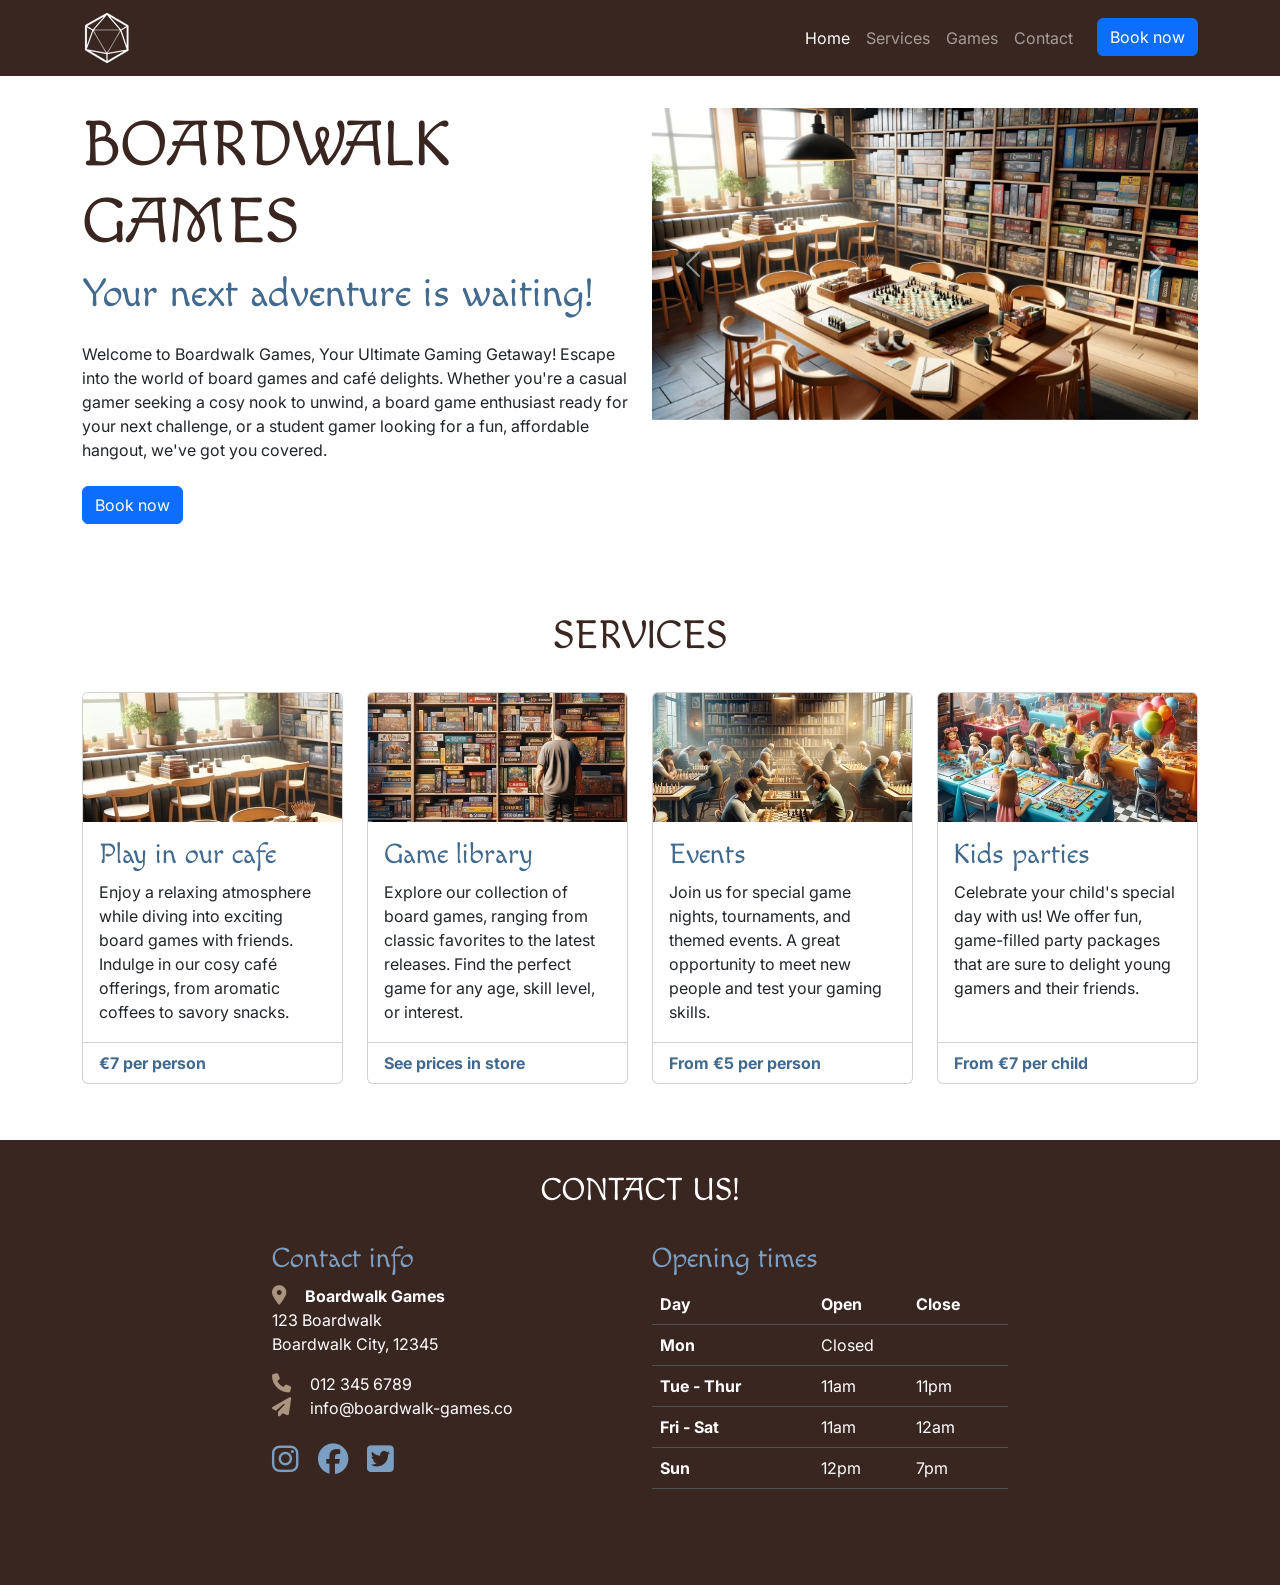
==== index.html @ e70a5412 "add booking success page" ====
<!DOCTYPE html>
<html lang="en">

<head>
    <meta charset="UTF-8">
    <meta name="viewport" content="width=device-width, initial-scale=1.0">
    <meta name="description" content="Boardwalk Games, you ultimate gaming retreat! Perfect for casual gamers,
     enthusiasts, student gatherings. Visit us for your next adventure in board gaming.">
    <title>Boardwalk Games | Home</title>

    <!-- favicon -->
    <link rel="apple-touch-icon" sizes="180x180" href="assets/images/apple-touch-icon.png">
    <link rel="icon" type="image/png" sizes="32x32" href="assets/images/favicon-32x32.png">
    <link rel="icon" type="image/png" sizes="16x16" href="assets/images/favicon-16x16.png">

    <!-- bootstrap css -->
    <link href="https://cdn.jsdelivr.net/npm/bootstrap@5.3.8/dist/css/bootstrap.min.css" rel="stylesheet"
        integrity="sha384-sRIl4kxILFvY47J16cr9ZwB07vP4J8+LH7qKQnuqkuIAvNWLzeN8tE5YBujZqJLB" crossorigin="anonymous">

    <!-- custom css -->

    <link rel="stylesheet" href="assets/css/style.css">
</head>

<!-- classes on body set to work with mt-auto on footer to ensure it always stays at
    the bottom of the page -->

<body class="d-flex flex-column min-vh-100">
    <!-- navigation -->
    <nav id="navbar" class="navbar navbar-expand-lg" data-bs-theme="dark">
        <div class="container">
            <a class="navbar-brand" href="index.html">
                <img src="assets/images/logo-sm-white.png" alt="Boardwalk Games logo" class="logo">
            </a>
            <button class="navbar-toggler" type="button" data-bs-toggle="collapse" data-bs-target="#navbarNav"
                aria-controls="navbarNav" aria-expanded="false" aria-label="Toggle navigation">
                <span class="navbar-toggler-icon"></span>
            </button>
            <div class="collapse navbar-collapse" id="navbarNav">
                <ul class="navbar-nav ms-auto">
                    <li class="nav-item">
                        <a class="nav-link active" aria-current="page" href="index.html">Home</a>
                    </li>
                    <li class="nav-item">
                        <a class="nav-link" href="#">Services</a>
                    </li>
                    <li class="nav-item">
                        <a class="nav-link" href="game-library.html">Games</a>
                    </li>
                    <li class="nav-item">
                        <a class="nav-link" href="#contact">Contact</a>
                    </li>
                    <li class="nav-item">
                        <a href="booking.html" class="btn btn-primary ms-lg-3">Book now</a>
                    </li>
                </ul>
            </div>
        </div>
    </nav>

    <!-- header with carousel -->
    <header id="header" class="container section">
        <div class="row">
            <div class="col-12 col-xl-6 text-center text-xl-start">
                <h1 class="display-3">Boardwalk Games</h1>
                <p class="lead display-6 sub-heading-color">Your next adventure is waiting!</p>
                <p class="my-4">Welcome to Boardwalk Games, Your Ultimate Gaming Getaway! Escape into the world of board
                    games and
                    café delights. Whether you're a casual gamer seeking a cosy nook to unwind, a board game enthusiast
                    ready for your next challenge, or a student gamer looking for a fun, affordable hangout, we've got
                    you covered.</p>
                    <a href="booking.html" class="btn btn-primary mb-4">Book now</a>
            </div>
            <div class="col-12 col-xl-6">
                <div id="carouselExampleAutoplaying" class="carousel slide" data-bs-ride="carousel">
                    <div class="carousel-inner">
                        <div class="carousel-item active">
                            <img src="assets/images/boardwalk-games-carousel-image-1.webp" class="d-block w-100"
                                alt="The inside of Boardwalk Games with bookshelves filled with boardgames, and wooden tables to play at">
                        </div>
                        <div class="carousel-item">
                            <img src="assets/images/boardwalk-games-carousel-image-2.webp" class="d-block w-100"
                                alt="The inside of Boardwalk Games with bookshelves filled with boardgames, and wooden tables to play at">
                        </div>
                        <div class="carousel-item">
                            <img src="assets/images/boardwalk-games-carousel-image-3.webp" class="d-block w-100"
                                alt="The inside of Boardwalk Games with bookshelves filled with boardgames, and wooden tables to play at">
                        </div>
                        <div class="carousel-item">
                            <img src="assets/images/boardwalk-games-carousel-image-4.webp" class="d-block w-100"
                                alt="The back-room at Boardwalk Games set up for a Dungeons and Dragons evening">
                        </div>
                        <div class="carousel-item">
                            <img src="assets/images/boardwalk-games-carousel-image-5.webp" class="d-block w-100"
                                alt="A cup of steaming coffee on a wooden table, some playing cards, and a notebook">
                        </div>
                        <div class="carousel-item">
                            <img src="assets/images/boardwalk-games-carousel-image-6.webp" class="d-block w-100"
                                alt="Students playing a card game at Boardwalk Games">
                        </div>
                    </div>
                    <button class="carousel-control-prev" type="button" data-bs-target="#carouselExampleAutoplaying"
                        data-bs-slide="prev">
                        <span class="carousel-control-prev-icon" aria-hidden="true"></span>
                        <span class="visually-hidden">Previous</span>
                    </button>
                    <button class="carousel-control-next" type="button" data-bs-target="#carouselExampleAutoplaying"
                        data-bs-slide="next">
                        <span class="carousel-control-next-icon" aria-hidden="true"></span>
                        <span class="visually-hidden">Next</span>
                    </button>
                </div>
            </div>
        </div>
    </header>

    <!-- main element to hold all key sections of the home page.
        it's not part of the grid structure. -->
    <main>
        <!-- Services section -->
        <section id="services" class="container section">
            <div class="row">
                <div class="col-12 text-center">
                    <h2 class="display-6">Services</h2>
                </div>
                <div class="col-12 col-md-6 col-xl-3">
                    <div class="card">
                        <img src="assets/images/services-1.webp" class="card-img-top"
                            alt="Boardwalk games cafe table by a window, stacks of boardgames can be seen on the table">
                        <div class="card-body">
                            <h3 class="card-title sub-heading-color">Play in our cafe</h3>
                            <p class="card-text">
                                Enjoy a relaxing atmosphere while diving into exciting board
                                games with friends. Indulge in our cosy café offerings, from
                                aromatic coffees to savory snacks.
                            </p>
                        </div>
                        <div class="card-footer">
                            <p class="mb-0">€7 per person</p>
                        </div>
                    </div>
                </div>
                <div class="col-12 col-md-6 col-xl-3">
                    <div class="card">
                        <img src="assets/images/services-2.webp" class="card-img-top"
                            alt="Board games stacked in bookshelves, a man can be seen browsing the shelves" />
                        <div class="card-body">
                            <!-- bootstrap cards come as h5 by default, changed to h3 to fit project heading hierarchy -->
                            <h3 class="card-title sub-heading-color">Game library</h3>
                            <p class="card-text">
                                Explore our collection of board games, ranging from classic
                                favorites to the latest releases. Find the perfect game for
                                any age, skill level, or interest.
                            </p>
                        </div>
                        <div class="card-footer">
                            <p class="mb-0">See prices in store</p>
                        </div>
                    </div>
                </div>
                <div class="col-12 col-md-6 col-xl-3">
                    <div class="card">
                        <img src="assets/images/services-3.webp" class="card-img-top">
                        <div class="card-body">
                            <h3 class="card-title sub-heading-color">Events</h3>
                            <p class="card-text">
                                Join us for special game nights, tournaments, and themed
                                events. A great opportunity to meet new people and test your
                                gaming skills.
                            </p>
                        </div>
                        <div class="card-footer">
                            <p class="mb-0">From €5 per person</p>
                        </div>
                    </div>
                </div>
                <div class="col-12 col-md-6 col-xl-3">
                    <div class="card">
                        <img src="assets/images/services-4.webp" class="card-img-top"
                            alt="A kids party being held at Boardwalk Games">
                        <div class="card-body">
                            <h3 class="card-title sub-heading-color">Kids parties</h3>
                            <p class="card-text">
                                Celebrate your child's special day with us! We offer fun,
                                game-filled party packages that are sure to delight young
                                gamers and their friends.
                            </p>
                        </div>
                        <div class="card-footer">
                            <p class="mb-0">From €7 per child</p>
                        </div>
                    </div>
                </div>
            </div>
        </section>
    </main>

    <!-- Footer / contact section -->
    <!-- mt-auto added to push footer to the bottom of the page -->
    <footer id="contact" class="mt-auto">
        <div class="container section">
            <div class="row justify-content-center">
                <div class="col-12 text-center">
                    <h2>Contact us!</h2>
                </div>
                <!-- Contact info -->
                <div class="col-12 col-md-6 col-xl-4">
                    <h3 class="sub-heading-color">Contact info</h3>
                    <address>
                        <strong><i class="fa-solid fa-location-dot"></i> Boardwalk Games</strong><br>
                        123 Boardwalk<br>
                        Boardwalk City, 12345
                    </address>
                    <p><i class="fa-solid fa-phone"></i> 012 345 6789<br>
                        <i class="fa-solid fa-paper-plane"></i> info@boardwalk-games.co
                    </p>
                    <div class="social-links my-4">
                        <a href="https://www.instagram.com/" target="_blank" rel="noopener"
                                aria-label="Visit our Instagram page (opens in a new tab)"><i
                                    class="fa-brands fa-instagram"></i></a>
                        <a href="https://www.facebook.com/" target="_blank" rel="noopener"
                                aria-label="Visit our Facebook page (opens in a new tab)"><i
                                    class="fa-brands fa-facebook"></i></a>
                        <a href="https://x.com/" target="_blank" rel="noopener"
                                aria-label="Visit our Twitter page (opens in a new tab)"><i
                                    class="fa-brands fa-square-twitter"></i></a>
                    </div>
                </div>
                <!-- Opening times -->
                <div class="col-12 col-md-6 col-xl-4">
                    <h3 class="sub-heading-color">Opening times</h3>
                    <table class="table table-dark">
                        <thead>
                            <tr>
                                <th scope="col">Day</th>
                                <th scope="col">Open</th>
                                <th scope="col">Close</th>
                            </tr>
                        </thead>
                        <tbody>
                            <tr>
                                <th scope="row">Mon</th>
                                <td colspan="2">Closed</td>
                            </tr>
                            <tr>
                                <th scope="row">Tue - Thur</th>
                                <td>11am</td>
                                <td>11pm</td>
                            </tr>
                            <tr>
                                <th scope="row">Fri - Sat</th>
                                <td>11am</td>
                                <td>12am</td>
                            </tr>
                            <tr>
                                <th scope="row">Sun</th>
                                <td>12pm</td>
                                <td>7pm</td>
                            </tr>
                        </tbody>
                    </table>
                </div>
            </div>
        </div>
    </footer>


    <!-- fontawesome -->
    <link rel="stylesheet" href="https://cdnjs.cloudflare.com/ajax/libs/font-awesome/6.7.2/css/all.min.css">

    <!-- bootstrap js -->
    <script src="https://cdn.jsdelivr.net/npm/bootstrap@5.3.8/dist/js/bootstrap.bundle.min.js"
        integrity="sha384-FKyoEForCGlyvwx9Hj09JcYn3nv7wiPVlz7YYwJrWVcXK/BmnVDxM+D2scQbITxI"
        crossorigin="anonymous"></script>

</body>

</html>
---- assets/css/style.css ----
/* google fonts import */
@import url('https://fonts.googleapis.com/css2?family=Inter:ital,opsz,wght@0,14..32,100..900;1,14..32,100..900&family=Macondo&display=swap');

/* css variable */
:root {
    --primary-font: "Inter", sans-serif;
    --secondary-font: "Macondo", cursive;
    --primary-color: #3a2620;
    --secondary-color: #aa9581;
    --highlight-color: #416a8e;
    --light-highlight-color: #7a9fc2;
}

/* global styles */

body {
    font-family: var(--primary-font);
}

h1, 
h2,
h3 {
    font-family: var(--secondary-font);
    color: var(--primary-color);
    
}

h1,
h2 {
    text-transform: uppercase;
}

h2 {
    margin-bottom: 2rem;
}

.sub-heading-color {
    color: var(--highlight-color);
}

.section {
    margin-top: 2rem;
    margin-bottom: 2rem;
}

/* navbar */
#navbar {
    background-color: var(--primary-color);
}

navbar .logo {
    width: 30px;
}

/* header */

#header .lead {
    font-family: var(--secondary-font);
}

/* services */
#services .card-footer {
    font-weight: bold;
    color: var(--highlight-color);
    background-color: transparent;
}

#services .card {
    margin-bottom: 1.5rem;
}

/* game library card */
#new-games .card,
#fav-games .card {
    border: none;
}

/* footer / contact */
#contact {
    background-color: var(--primary-color);
    color: white;
    padding-bottom: 3rem;
}

#contact h2 {
    color: white;
}

#contact .sub-heading-color {
    color: var(--light-highlight-color);
}

#contact i {
    color: var(--secondary-color);
    font-size: 1.2rem;
    margin-right: 15px;
}

#contact .social-links i {
    color: var(--light-highlight-color);
    font-size: 1.9rem;
    transition: color 0.3s ease-in-out;
}

#contact .social-links i:hover {
    color: var(--secondary-color);
}

#contact .table-dark * {
    background-color: transparent;
}

/* media queries */
/* make all service cards the same height for consistency  */
/* medium devices (tablets, 768px and up) */
@media screen and (min-width: 768px) {
    #services .card-body {
        min-height: 191px;
    }
}

/* large devices (small laptops, 992px and up) */
@media screen and (min-width: 992px) {
    #services .card-body {
        min-height: auto;
    }
}

/* xl devices (large desktops, 1200px and up) */
@media screen and (min-width: 1200px) {
    #services .card-body {
        min-height: 220px;
    }
}

/* xxl devices (larger desktops, 1400px and up) */
@media screen and (min-width: 1400px) {
    #services .card-body {
        min-height: 195px;
    }
}

/* grid visualisation CSS for testing */

/* .container,
.row {
    border: 2px solid black;
}

.col-12 {
    border: 2px solid white;
    background-color: lightgray;
} */
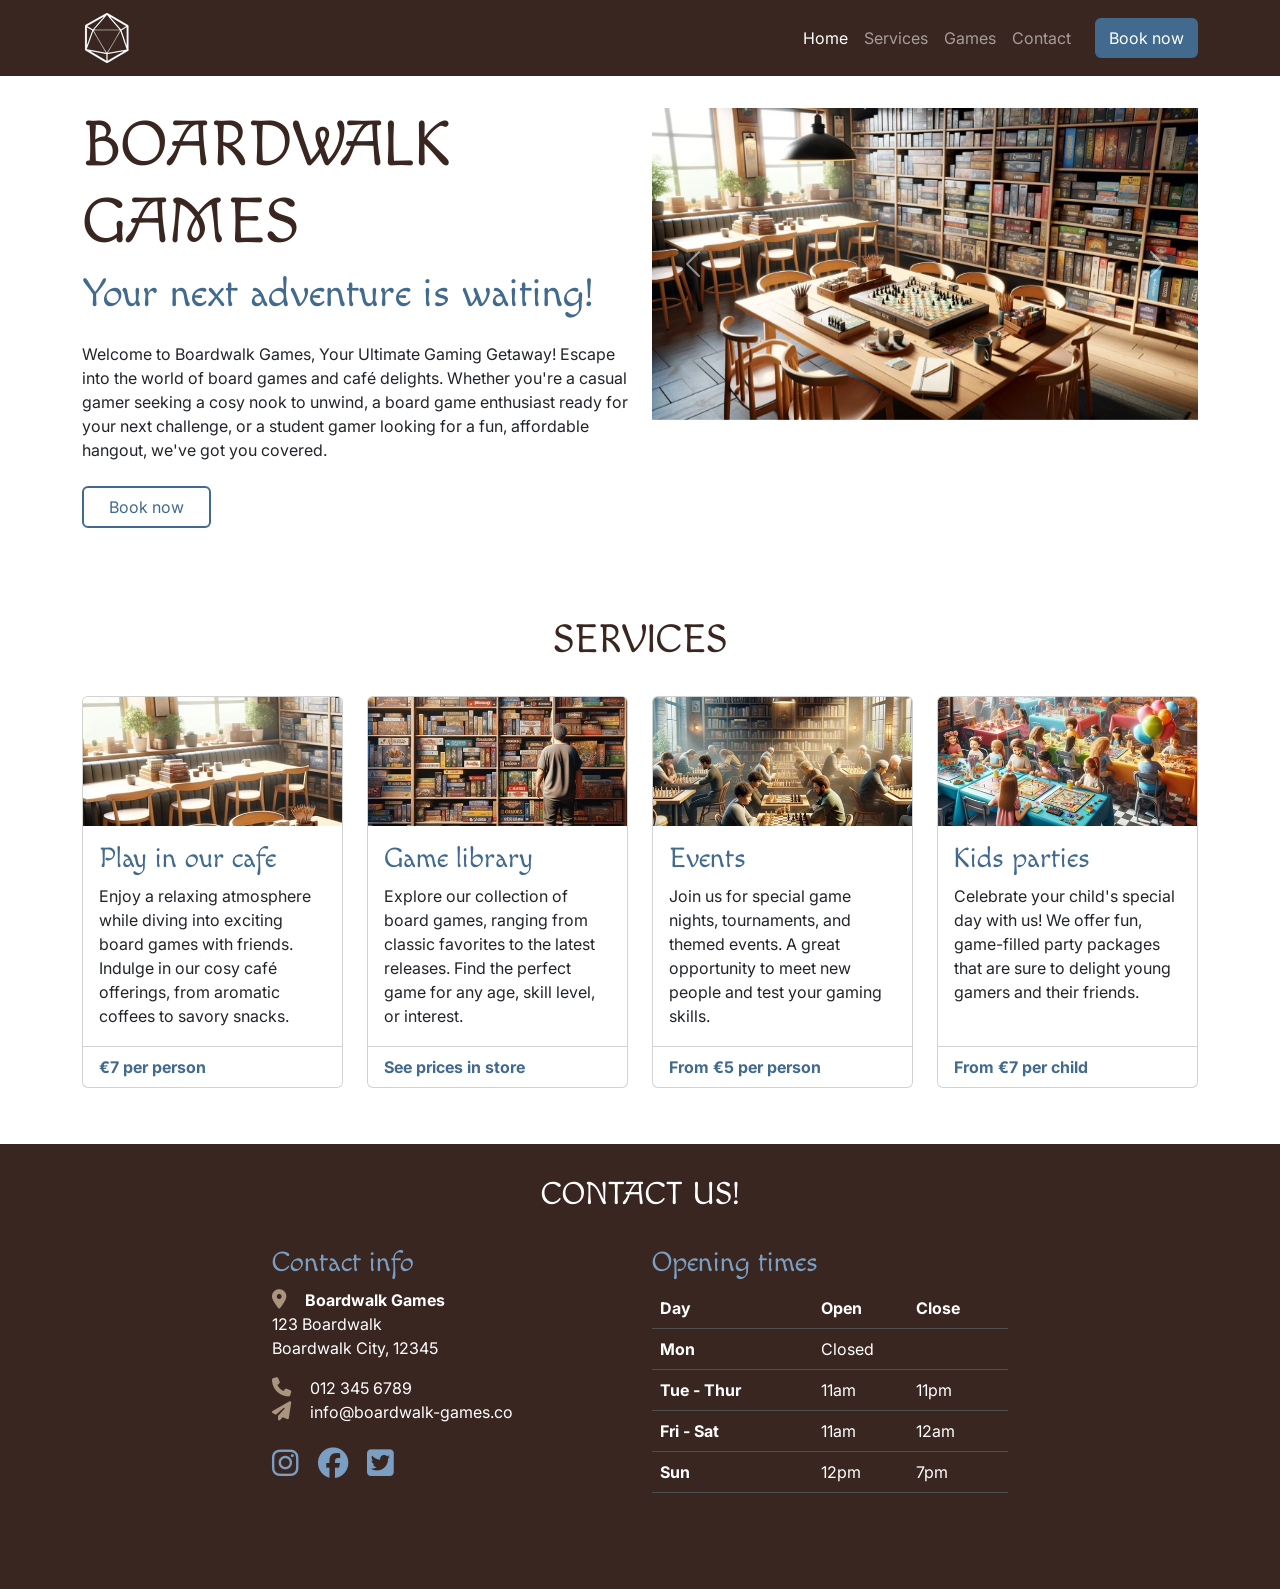
==== commit 850f656c: "style buttons to match colour scheme" ====
--- a/index.html
+++ b/index.html
@@ -51,7 +51,7 @@
                         <a class="nav-link" href="#contact">Contact</a>
                     </li>
                     <li class="nav-item">
-                        <a href="booking.html" class="btn btn-primary ms-lg-3">Book now</a>
+                        <a href="booking.html" class="btn custom-button-filled ms-lg-3">Book now</a>
                     </li>
                 </ul>
             </div>
@@ -69,7 +69,7 @@
                     café delights. Whether you're a casual gamer seeking a cosy nook to unwind, a board game enthusiast
                     ready for your next challenge, or a student gamer looking for a fun, affordable hangout, we've got
                     you covered.</p>
-                    <a href="booking.html" class="btn btn-primary mb-4">Book now</a>
+                    <a href="booking.html" class="btn custom-button-outline mb-4">Book now</a>
             </div>
             <div class="col-12 col-xl-6">
                 <div id="carouselExampleAutoplaying" class="carousel slide" data-bs-ride="carousel">
--- a/assets/css/style.css
+++ b/assets/css/style.css
@@ -41,6 +41,32 @@
 .section {
     margin-top: 2rem;
     margin-bottom: 2rem;
+}
+
+/* buttons */
+.custom-button-filled {
+    border: 2px solid var(--highlight-color);
+    background-color: var(--highlight-color);
+    color: white;
+}
+
+.custom-button-filled:hover {
+    border: 2px solid var(--secondary-color);
+    background-color: var(--secondary-color);
+    color: white;
+}
+
+.custom-button-outline {
+    border: 2px solid var(--highlight-color);
+    padding: 7px 25px;
+    color: var(--highlight-color);
+}
+
+.custom-button-outline:hover {
+    border: 2px solid var(--highlight-color);
+    background-color: var(--highlight-color);
+    padding: 7px 25px;
+    color: white;
 }
 
 /* navbar */
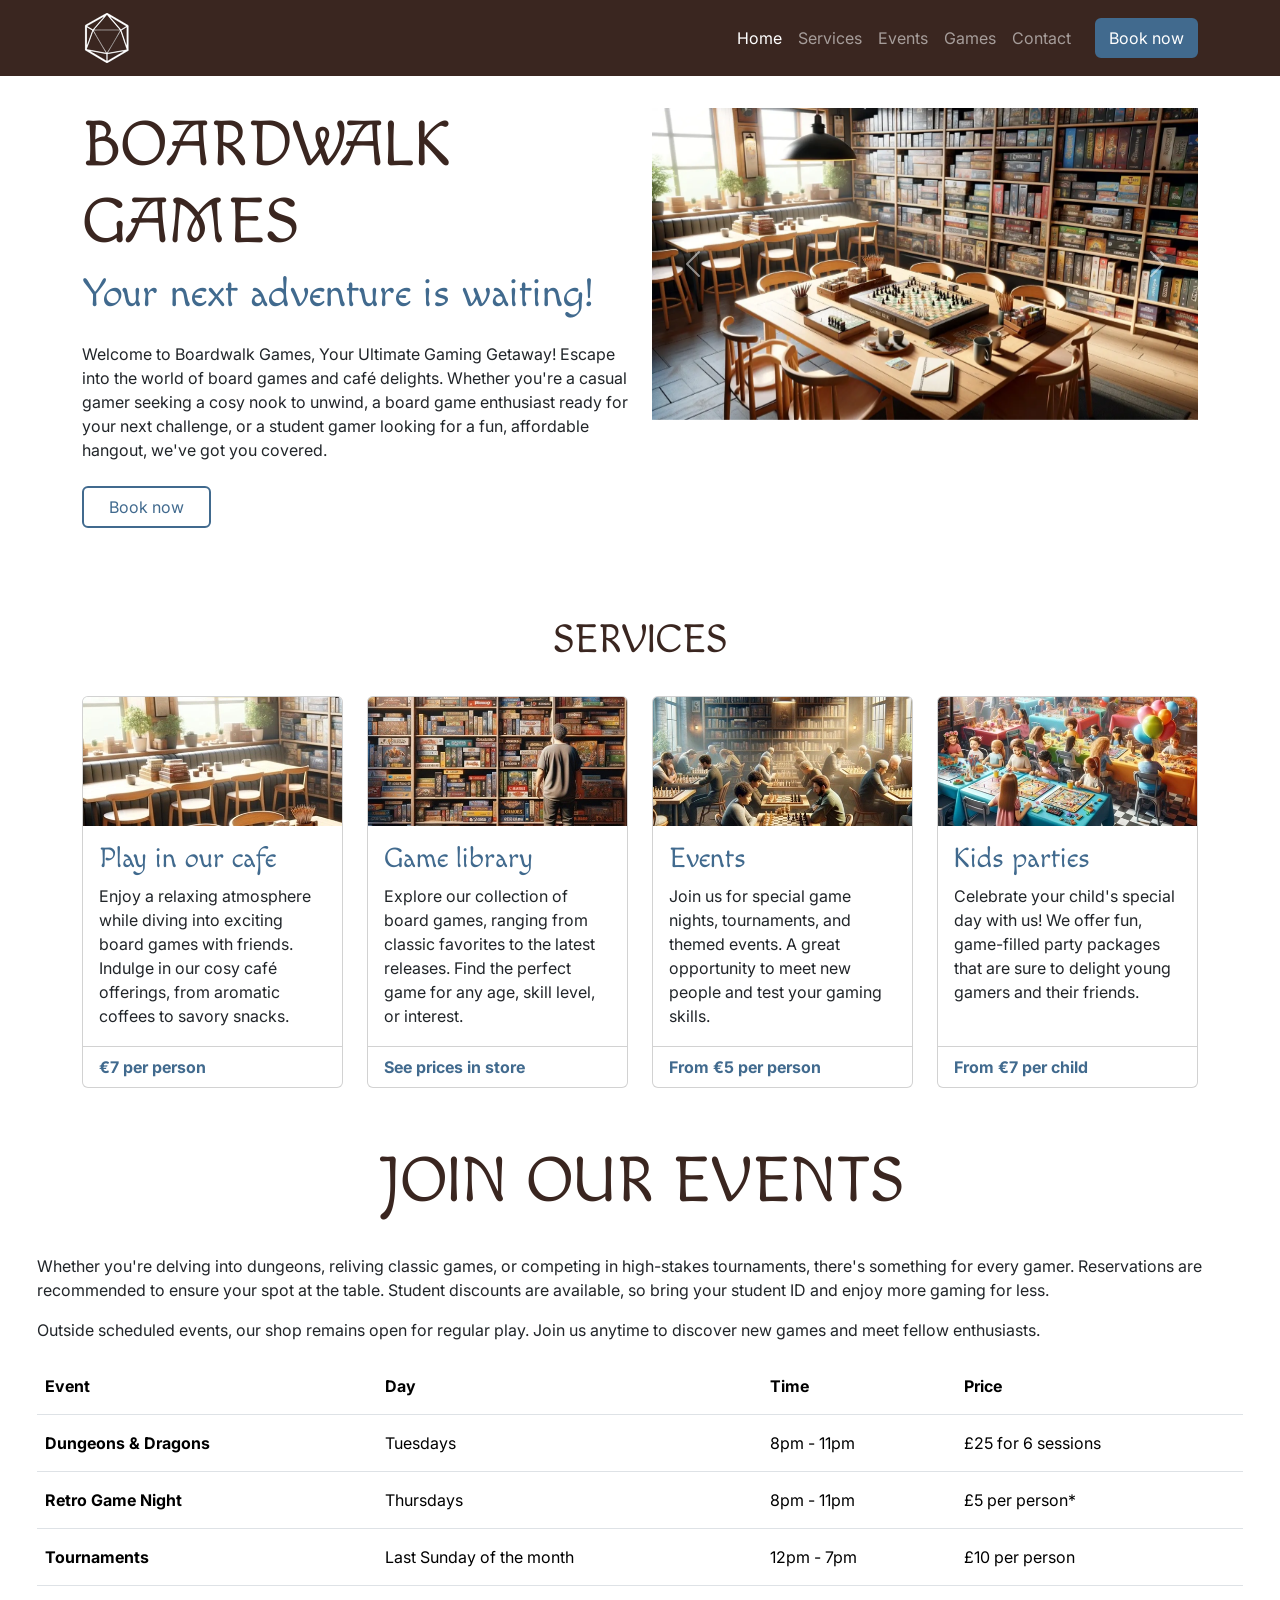
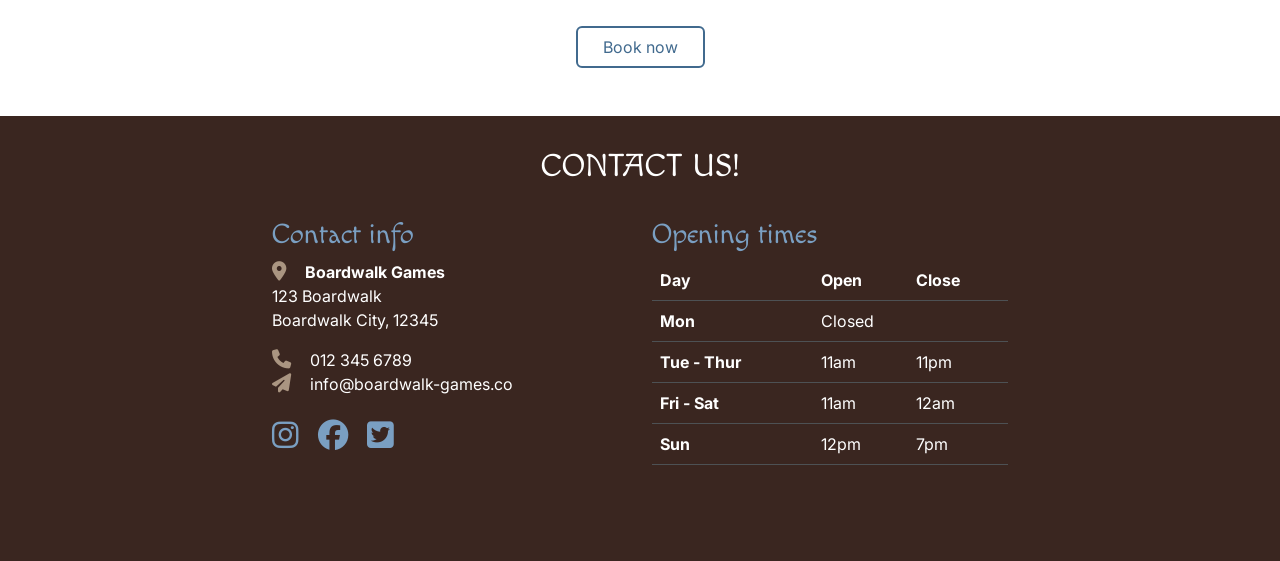
==== commit f3d002fa: "add events section and make it responsive for mobile and medium devices(768px)" ====
--- a/index.html
+++ b/index.html
@@ -45,6 +45,9 @@
                         <a class="nav-link" href="#">Services</a>
                     </li>
                     <li class="nav-item">
+                        <a class="nav-link" href="#events">Events</a>
+                    </li>
+                    <li class="nav-item">
                         <a class="nav-link" href="game-library.html">Games</a>
                     </li>
                     <li class="nav-item">
@@ -69,7 +72,7 @@
                     café delights. Whether you're a casual gamer seeking a cosy nook to unwind, a board game enthusiast
                     ready for your next challenge, or a student gamer looking for a fun, affordable hangout, we've got
                     you covered.</p>
-                    <a href="booking.html" class="btn custom-button-outline mb-4">Book now</a>
+                <a href="booking.html" class="btn custom-button-outline mb-4">Book now</a>
             </div>
             <div class="col-12 col-xl-6">
                 <div id="carouselExampleAutoplaying" class="carousel slide" data-bs-ride="carousel">
@@ -193,6 +196,59 @@
                 </div>
             </div>
         </section>
+
+        <!-- events section -->
+        <section>
+            <div id="events">
+                <div>
+                    <h1 class="display-3">Join our events</h1>
+                    <p class="events-text">Whether you're delving into dungeons, reliving classic games,
+                        or competing in high-stakes tournaments, there's something for every gamer.
+                        Reservations are recommended to ensure your spot at the table. Student
+                        discounts are available, so bring your student ID and enjoy more gaming for less.</p>
+                    <p class="events-text">Outside scheduled events, our shop remains open for regular play. Join us anytime
+                        to discover new games and meet fellow enthusiasts.</p>
+                    <div class="table-wrapper">
+                        <table id="events-table" class="table">
+                            <thead>
+                                <tr>
+                                    <th scope="col">Event</th>
+                                    <th scope="col">Day</th>
+                                    <th scope="col">Time</th>
+                                    <th scope="col">Price</th>
+                                </tr>
+                            </thead>
+                            <tbody>
+                                <tr>
+                                    <th scope="row">Dungeons & Dragons</th>
+                                    <td>Tuesdays</td>
+                                    <td>8pm - 11pm</td>
+                                    <td>£25 for 6 sessions</td>
+                                </tr>
+                                <tr>
+                                    <th scope="row">Retro Game Night</th>
+                                    <td>Thursdays</td>
+                                    <td>8pm - 11pm</td>
+                                    <td>£5 per person*</td>
+                                </tr>
+                                <tr>
+                                    <th scope="row">Tournaments</th>
+                                    <td>Last Sunday of the month</td>
+                                    <td>12pm - 7pm</td>
+                                    <td>£10 per person</td>
+                                </tr>
+                            </tbody>
+                        </table>
+                    </div>
+                    <br>
+
+                    <div id="events-btn">
+                        <a href="booking.html" class="btn custom-button-outline mb-5">Book now</a>
+                    </div>
+                </div>
+            </div>
+        </section>
+
     </main>
 
     <!-- Footer / contact section -->
@@ -216,14 +272,14 @@
                     </p>
                     <div class="social-links my-4">
                         <a href="https://www.instagram.com/" target="_blank" rel="noopener"
-                                aria-label="Visit our Instagram page (opens in a new tab)"><i
-                                    class="fa-brands fa-instagram"></i></a>
+                            aria-label="Visit our Instagram page (opens in a new tab)"><i
+                                class="fa-brands fa-instagram"></i></a>
                         <a href="https://www.facebook.com/" target="_blank" rel="noopener"
-                                aria-label="Visit our Facebook page (opens in a new tab)"><i
-                                    class="fa-brands fa-facebook"></i></a>
+                            aria-label="Visit our Facebook page (opens in a new tab)"><i
+                                class="fa-brands fa-facebook"></i></a>
                         <a href="https://x.com/" target="_blank" rel="noopener"
-                                aria-label="Visit our Twitter page (opens in a new tab)"><i
-                                    class="fa-brands fa-square-twitter"></i></a>
+                            aria-label="Visit our Twitter page (opens in a new tab)"><i
+                                class="fa-brands fa-square-twitter"></i></a>
                     </div>
                 </div>
                 <!-- Opening times -->
--- a/assets/css/style.css
+++ b/assets/css/style.css
@@ -91,8 +91,28 @@
     background-color: transparent;
 }
 
+/* events */
+#events {
+    margin-left: 0.75rem;
+    margin-right: 0.75rem;
+}
+
+#events .display-3 {
+    padding-bottom: 25px;
+    text-align: center;
+}
+
 #services .card {
     margin-bottom: 1.5rem;
+}
+
+#events-table th,
+#events-table td {
+    padding: 1rem 0.5rem;
+}
+
+#events-btn {
+    text-align: center;
 }
 
 /* game library card */
@@ -143,6 +163,15 @@
     #services .card-body {
         min-height: 191px;
     }
+
+    .events-text {
+        padding-left: 25px;
+        padding-right: 25px;
+    }
+
+    .table-wrapper {
+        padding: 0 25px;
+    }
 }
 
 /* large devices (small laptops, 992px and up) */
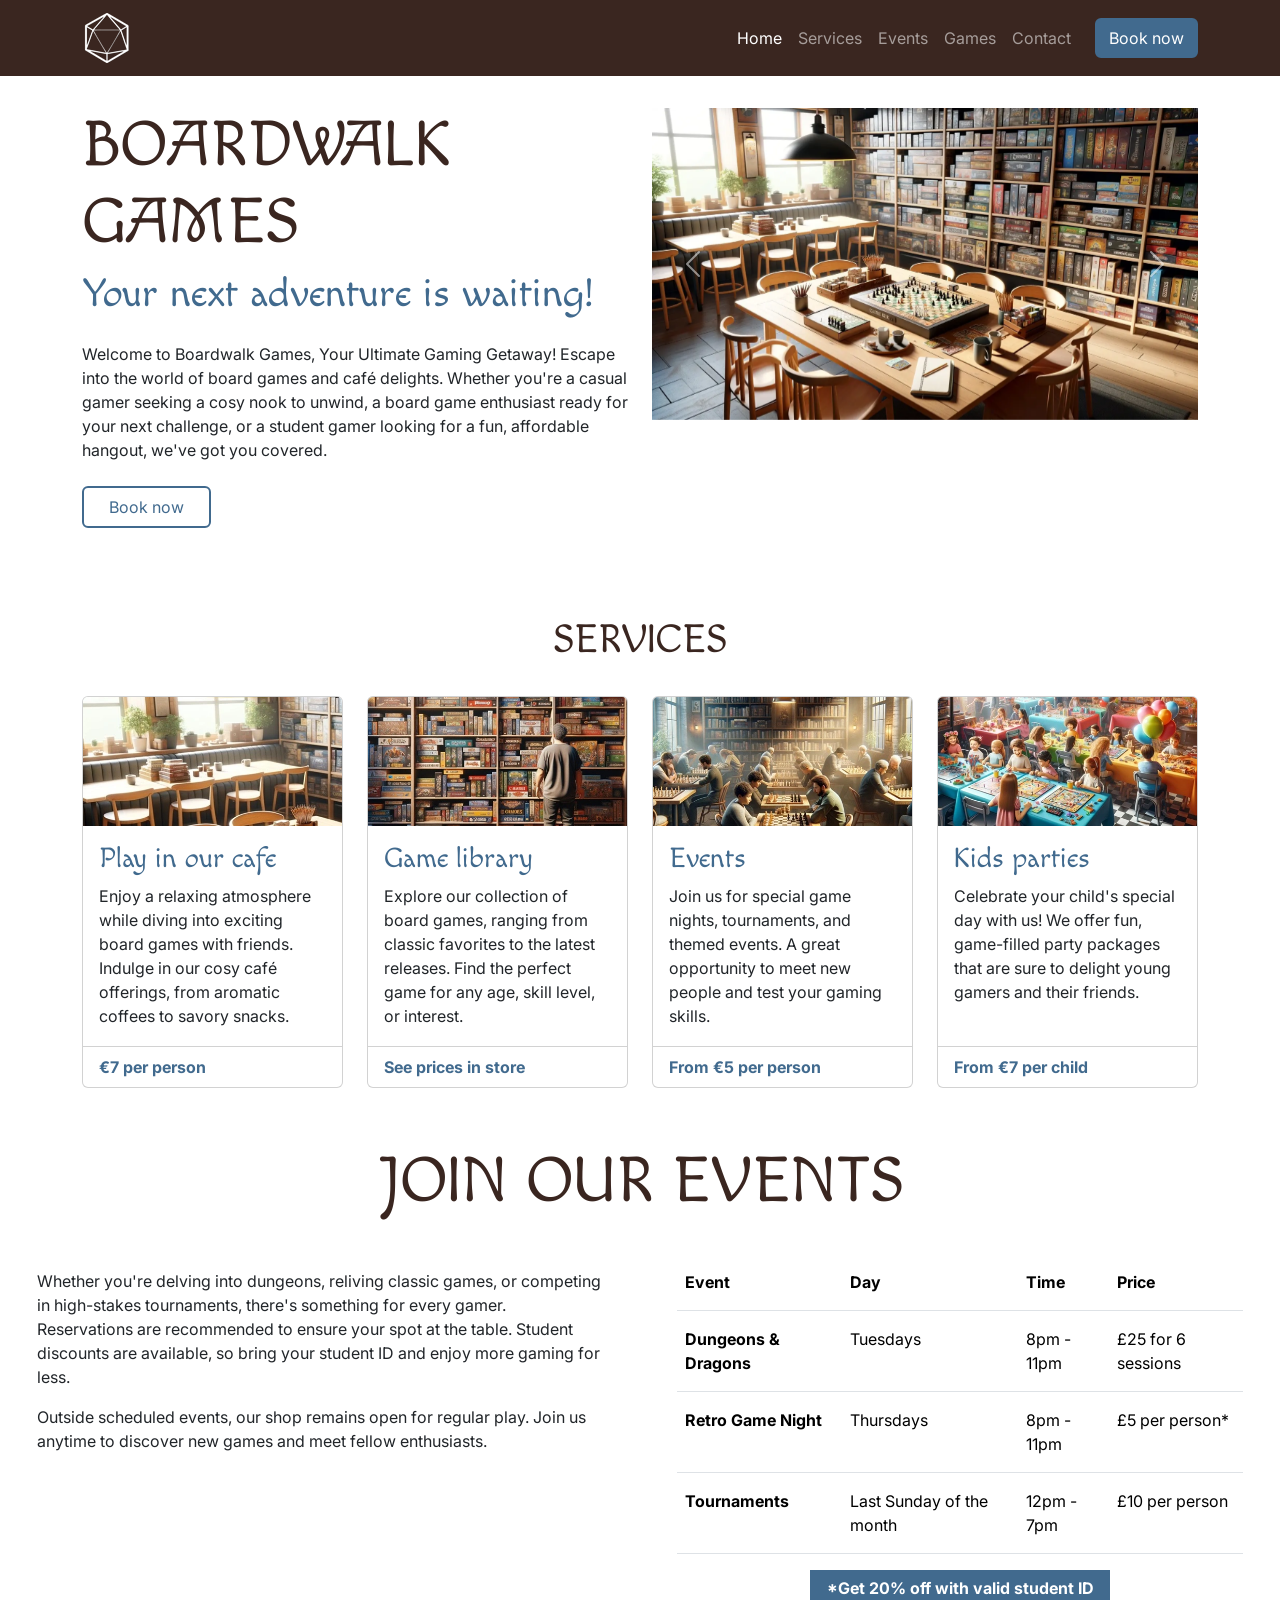
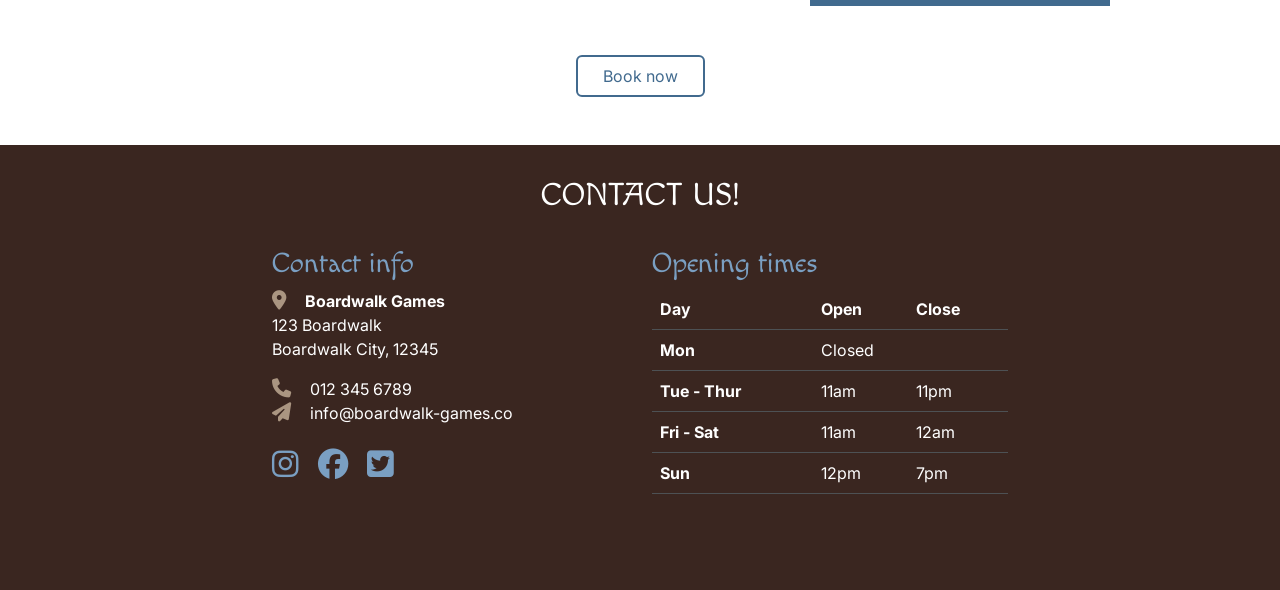
==== commit 61ae181d: "add student discounts and make events section responsive for larger devices" ====
--- a/index.html
+++ b/index.html
@@ -202,43 +202,53 @@
             <div id="events">
                 <div>
                     <h1 class="display-3">Join our events</h1>
-                    <p class="events-text">Whether you're delving into dungeons, reliving classic games,
-                        or competing in high-stakes tournaments, there's something for every gamer.
-                        Reservations are recommended to ensure your spot at the table. Student
-                        discounts are available, so bring your student ID and enjoy more gaming for less.</p>
-                    <p class="events-text">Outside scheduled events, our shop remains open for regular play. Join us anytime
-                        to discover new games and meet fellow enthusiasts.</p>
-                    <div class="table-wrapper">
-                        <table id="events-table" class="table">
-                            <thead>
-                                <tr>
-                                    <th scope="col">Event</th>
-                                    <th scope="col">Day</th>
-                                    <th scope="col">Time</th>
-                                    <th scope="col">Price</th>
-                                </tr>
-                            </thead>
-                            <tbody>
-                                <tr>
-                                    <th scope="row">Dungeons & Dragons</th>
-                                    <td>Tuesdays</td>
-                                    <td>8pm - 11pm</td>
-                                    <td>£25 for 6 sessions</td>
-                                </tr>
-                                <tr>
-                                    <th scope="row">Retro Game Night</th>
-                                    <td>Thursdays</td>
-                                    <td>8pm - 11pm</td>
-                                    <td>£5 per person*</td>
-                                </tr>
-                                <tr>
-                                    <th scope="row">Tournaments</th>
-                                    <td>Last Sunday of the month</td>
-                                    <td>12pm - 7pm</td>
-                                    <td>£10 per person</td>
-                                </tr>
-                            </tbody>
-                        </table>
+                    <div class="row">
+                        <div class="col-12 col-xl-6">
+                            <p class="events-text para-one">Whether you're delving into dungeons, reliving classic games,
+                                or competing in high-stakes tournaments, there's something for every gamer.
+                                Reservations are recommended to ensure your spot at the table. Student
+                                discounts are available, so bring your student ID and enjoy more gaming for less.</p>
+                            <p class="events-text">Outside scheduled events, our shop remains open for regular play.
+                                Join us anytime
+                                to discover new games and meet fellow enthusiasts.</p>
+                        </div>
+                        <div class="col-12 col-xl-6">
+                            <div class="table-wrapper">
+                                <table id="events-table" class="table table-hover">
+                                    <thead>
+                                        <tr>
+                                            <th scope="col">Event</th>
+                                            <th scope="col">Day</th>
+                                            <th scope="col">Time</th>
+                                            <th scope="col">Price</th>
+                                        </tr>
+                                    </thead>
+                                    <tbody>
+                                        <tr>
+                                            <th scope="row">Dungeons & Dragons</th>
+                                            <td>Tuesdays</td>
+                                            <td>8pm - 11pm</td>
+                                            <td>£25 for 6 sessions</td>
+                                        </tr>
+                                        <tr>
+                                            <th scope="row">Retro Game Night</th>
+                                            <td>Thursdays</td>
+                                            <td>8pm - 11pm</td>
+                                            <td>£5 per person*</td>
+                                        </tr>
+                                        <tr>
+                                            <th scope="row">Tournaments</th>
+                                            <td>Last Sunday of the month</td>
+                                            <td>12pm - 7pm</td>
+                                            <td>£10 per person</td>
+                                        </tr>
+                                    </tbody>
+                                </table>
+                                <div id="student-discount-container">
+                                    <b>*Get 20% off with valid student ID</b>
+                                </div>
+                            </div>
+                        </div>
                     </div>
                     <br>
 
@@ -248,7 +258,6 @@
                 </div>
             </div>
         </section>
-
     </main>
 
     <!-- Footer / contact section -->
--- a/assets/css/style.css
+++ b/assets/css/style.css
@@ -57,7 +57,7 @@
 }
 
 .custom-button-outline {
-    border: 2px solid var(--highlight-color);
+    border: 2.5px solid var(--highlight-color);
     padding: 7px 25px;
     color: var(--highlight-color);
 }
@@ -111,6 +111,18 @@
     padding: 1rem 0.5rem;
 }
 
+#student-discount-container {
+    display: flex;
+    align-items: center;
+    justify-content: center;
+    background-color: var(--highlight-color);
+    color: white;
+    width: 100%;
+    text-align: center;
+    height: 4vh;
+    margin-bottom: 20px;
+}
+
 #events-btn {
     text-align: center;
 }
@@ -159,6 +171,17 @@
 /* media queries */
 /* make all service cards the same height for consistency  */
 /* medium devices (tablets, 768px and up) */
+@media screen and (max-width: 320px) {
+    #events-table th,
+    #events-table td {
+        padding: 0.5rem 0.25rem;
+    }
+    
+    #events-table {
+        font-size: 0.9rem;
+    }
+}
+
 @media screen and (min-width: 768px) {
     #services .card-body {
         min-height: 191px;
@@ -172,12 +195,22 @@
     .table-wrapper {
         padding: 0 25px;
     }
+
+    #student-discount-container {
+        width: 300px;
+        margin: auto;
+        margin-bottom: 25px;
+    }
 }
 
 /* large devices (small laptops, 992px and up) */
 @media screen and (min-width: 992px) {
     #services .card-body {
         min-height: auto;
+    }
+
+    .para-one {
+        padding-top: 15px;
     }
 }
 
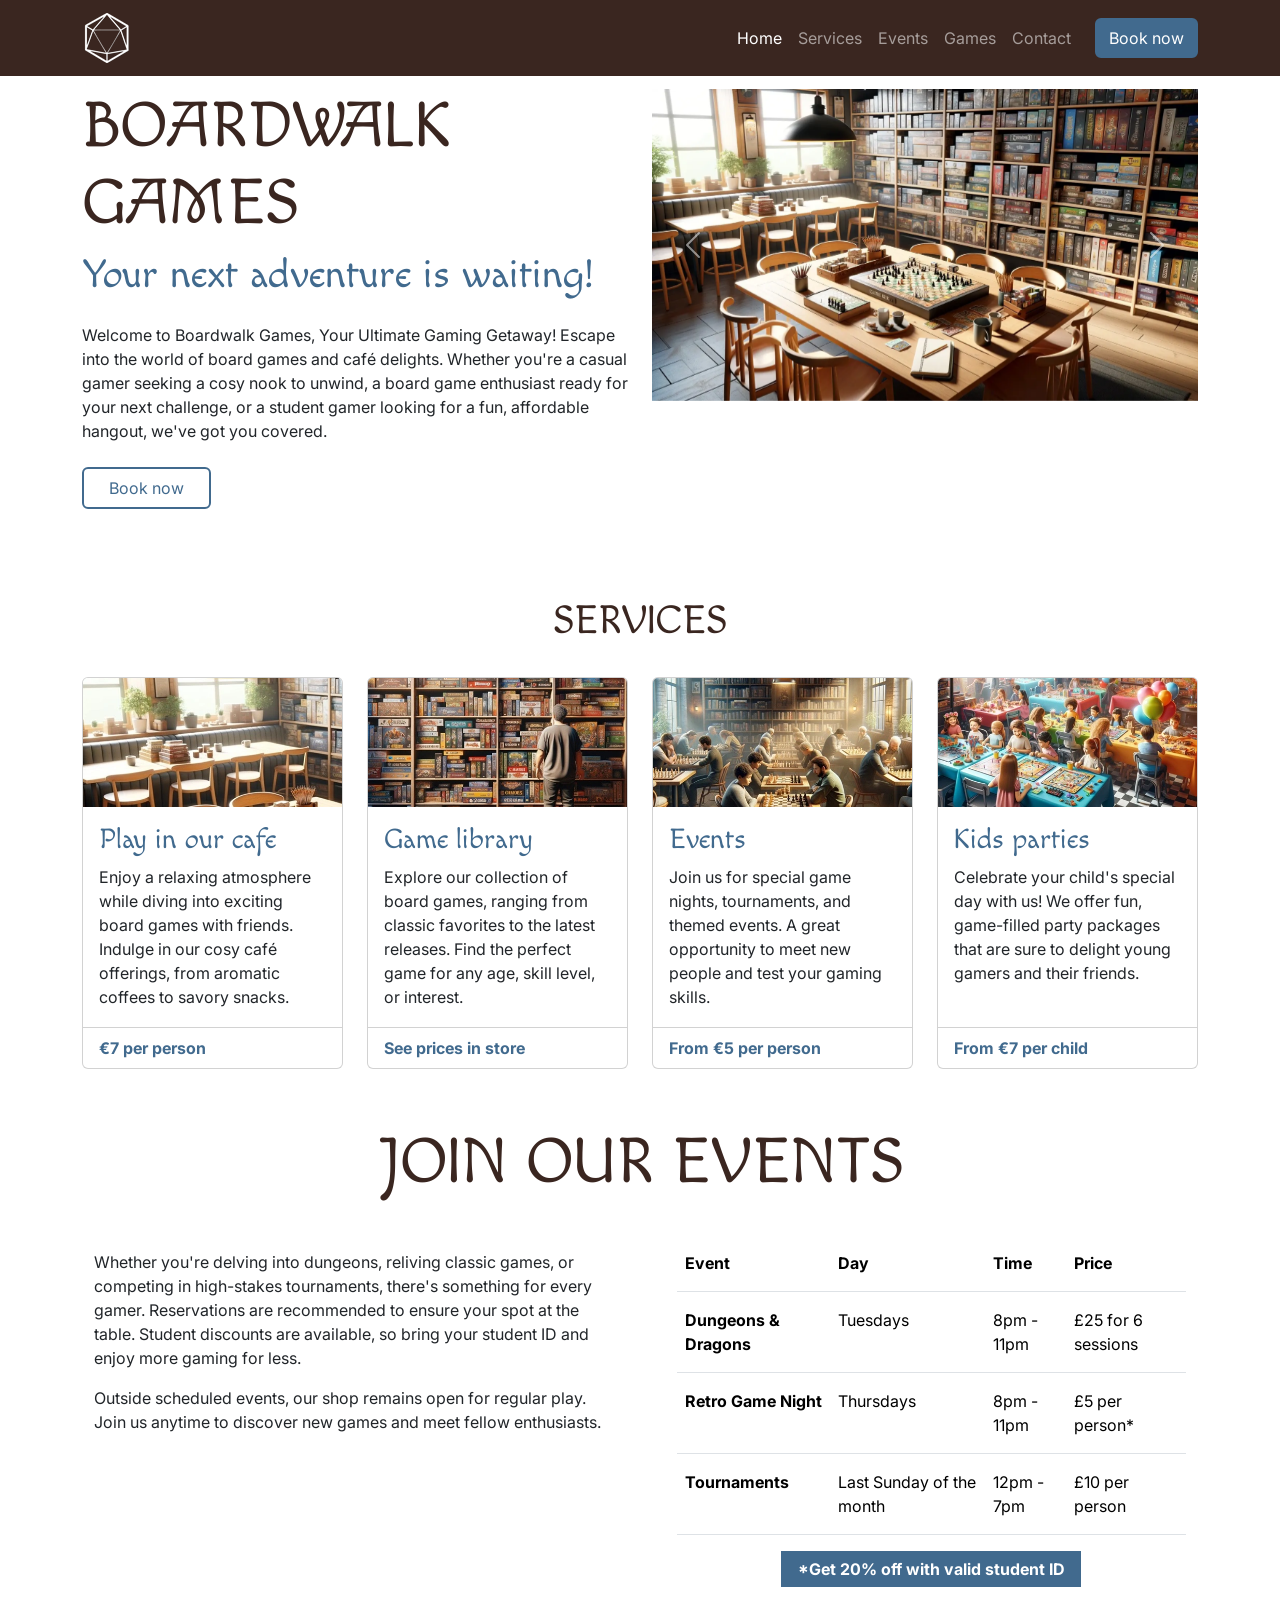
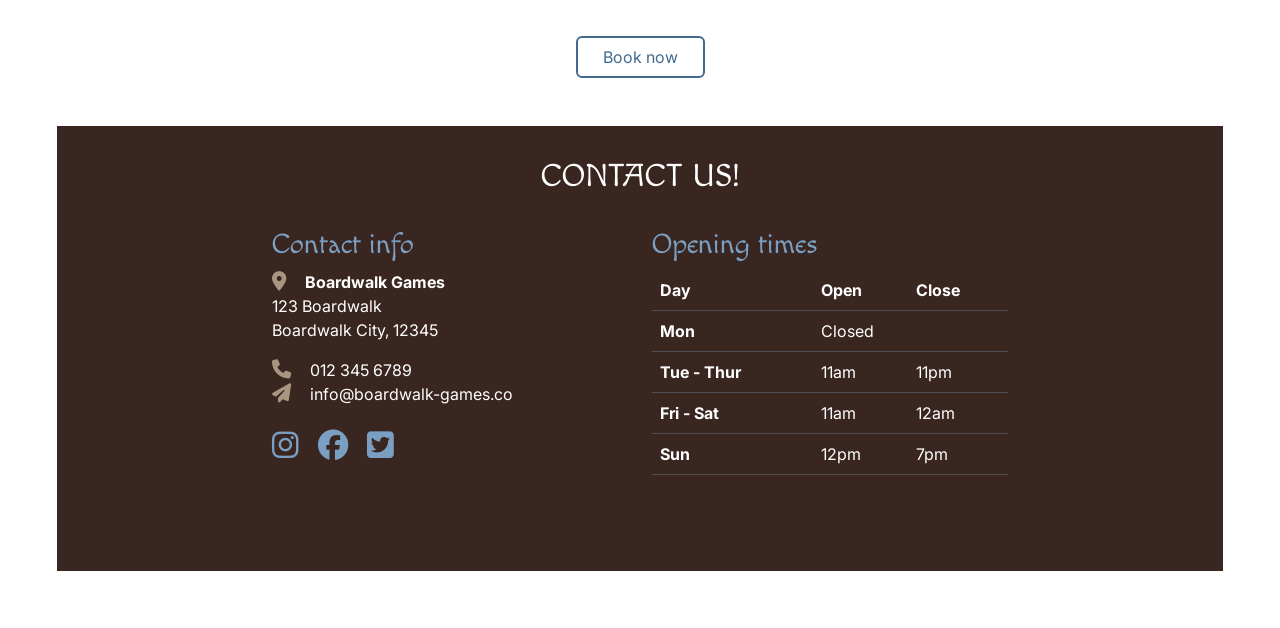
==== commit 6461db73: "fix navbar to the top of the page" ====
--- a/index.html
+++ b/index.html
@@ -27,7 +27,7 @@
 
 <body class="d-flex flex-column min-vh-100">
     <!-- navigation -->
-    <nav id="navbar" class="navbar navbar-expand-lg" data-bs-theme="dark">
+    <nav id="navbar" class="navbar navbar-expand-lg fixed-top" data-bs-theme="dark">
         <div class="container">
             <a class="navbar-brand" href="index.html">
                 <img src="assets/images/logo-sm-white.png" alt="Boardwalk Games logo" class="logo">
@@ -42,7 +42,7 @@
                         <a class="nav-link active" aria-current="page" href="index.html">Home</a>
                     </li>
                     <li class="nav-item">
-                        <a class="nav-link" href="#">Services</a>
+                        <a class="nav-link" href="#services">Services</a>
                     </li>
                     <li class="nav-item">
                         <a class="nav-link" href="#events">Events</a>
--- a/assets/css/style.css
+++ b/assets/css/style.css
@@ -15,6 +15,7 @@
 
 body {
     font-family: var(--primary-font);
+    padding: 57.15px;
 }
 
 h1, 
@@ -133,6 +134,27 @@
     border: none;
 }
 
+/* game library 'reserve a game' section */
+.reserve-heading {
+    text-align: center;   
+}
+
+.reserve-para {
+    padding-left: 15px;
+    padding-right: 15px;
+}
+
+/* game reservation form */
+
+#game-res-btn {
+    display: flex;
+    justify-content: end;
+    margin-top: 2rem;
+    margin-bottom: 2rem;
+}
+
+
+
 /* footer / contact */
 #contact {
     background-color: var(--primary-color);
@@ -169,8 +191,7 @@
 }
 
 /* media queries */
-/* make all service cards the same height for consistency  */
-/* medium devices (tablets, 768px and up) */
+/* fixing the form overflow on 320px  */
 @media screen and (max-width: 320px) {
     #events-table th,
     #events-table td {
@@ -181,7 +202,7 @@
         font-size: 0.9rem;
     }
 }
-
+/* medium devices (tablets, 768px and up) */
 @media screen and (min-width: 768px) {
     #services .card-body {
         min-height: 191px;
@@ -201,6 +222,13 @@
         margin: auto;
         margin-bottom: 25px;
     }
+
+    /* reserve a game section */
+    .reserve-heading,
+    .reserve-para {
+        padding-left: 10rem;
+        padding-right: 10rem;
+    }
 }
 
 /* large devices (small laptops, 992px and up) */
@@ -212,12 +240,24 @@
     .para-one {
         padding-top: 15px;
     }
+
+    .reserve-heading,
+    .reserve-para {
+        padding-left: 18rem;
+        padding-right: 18rem;
+    }
 }
 
 /* xl devices (large desktops, 1200px and up) */
 @media screen and (min-width: 1200px) {
     #services .card-body {
         min-height: 220px;
+    }
+
+    .reserve-heading,
+    .reserve-para {
+        padding-left: 16rem;
+        padding-right: 16rem;
     }
 }
 
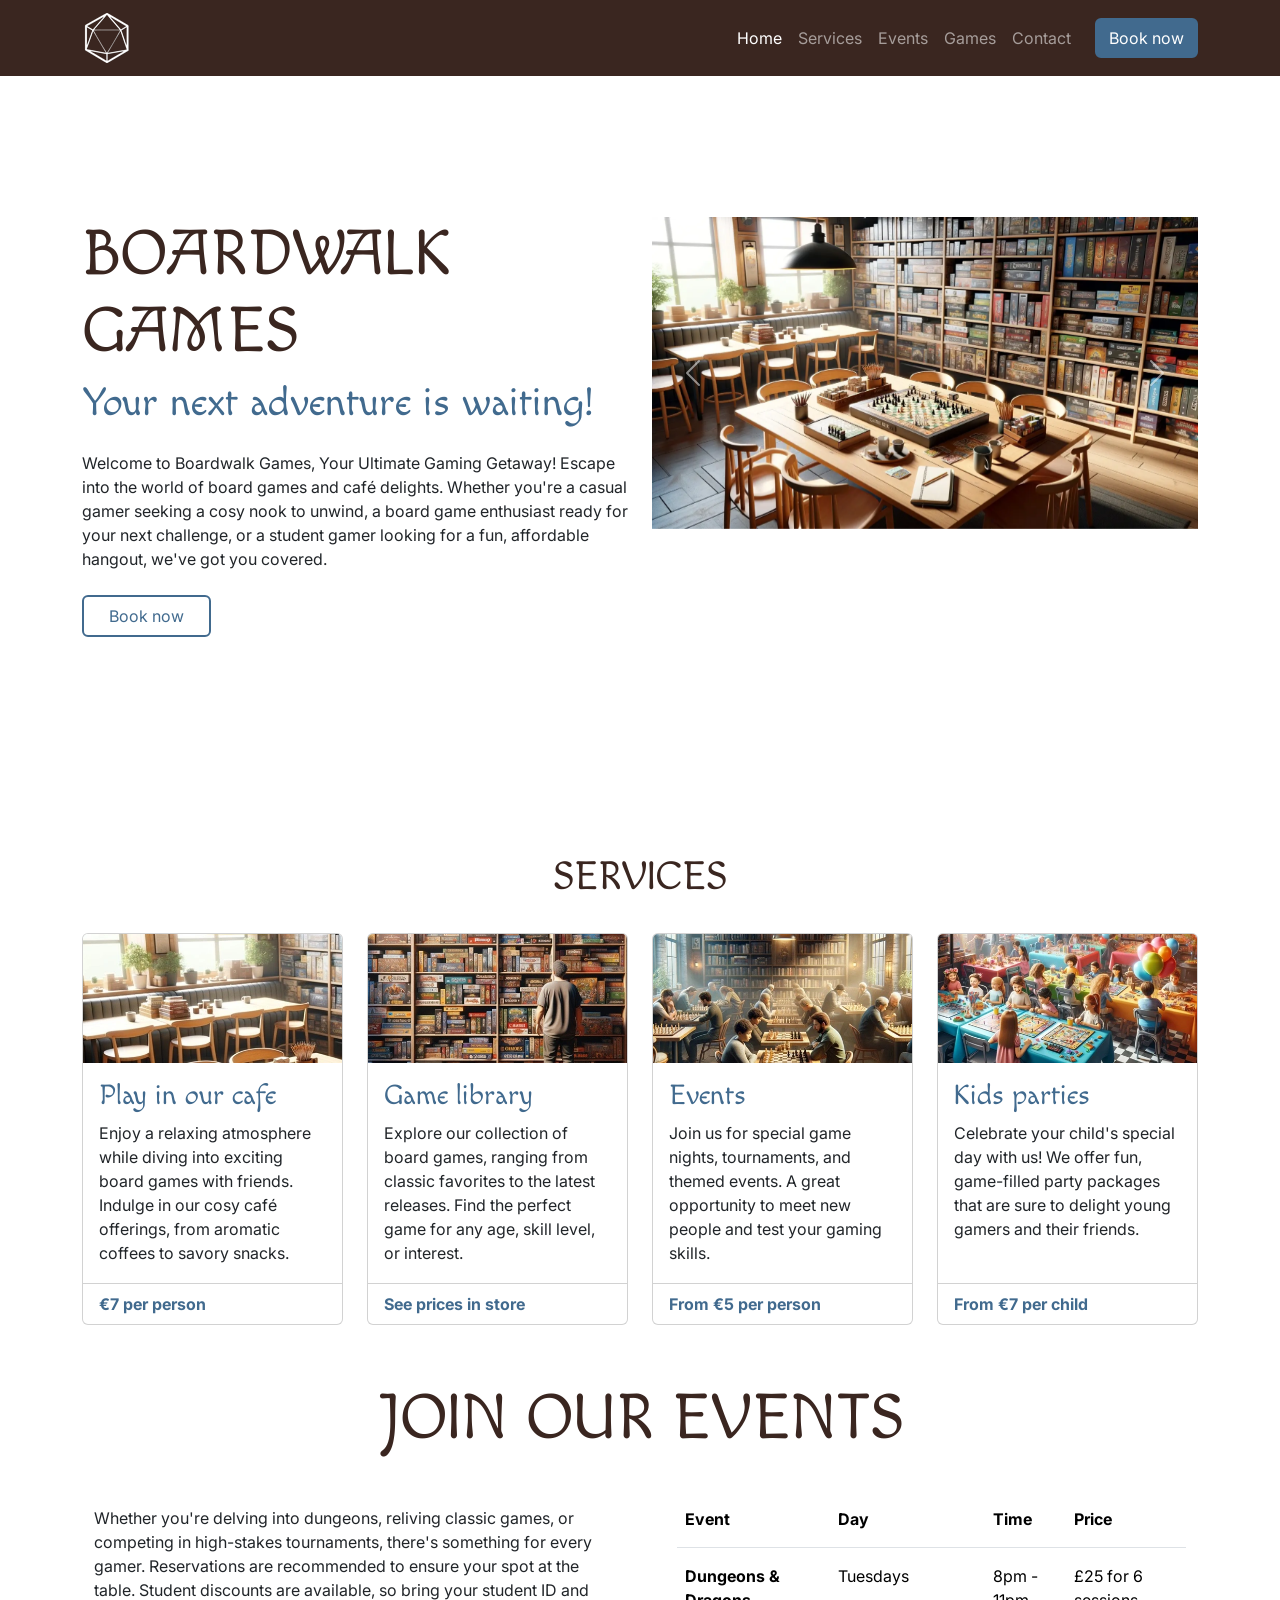
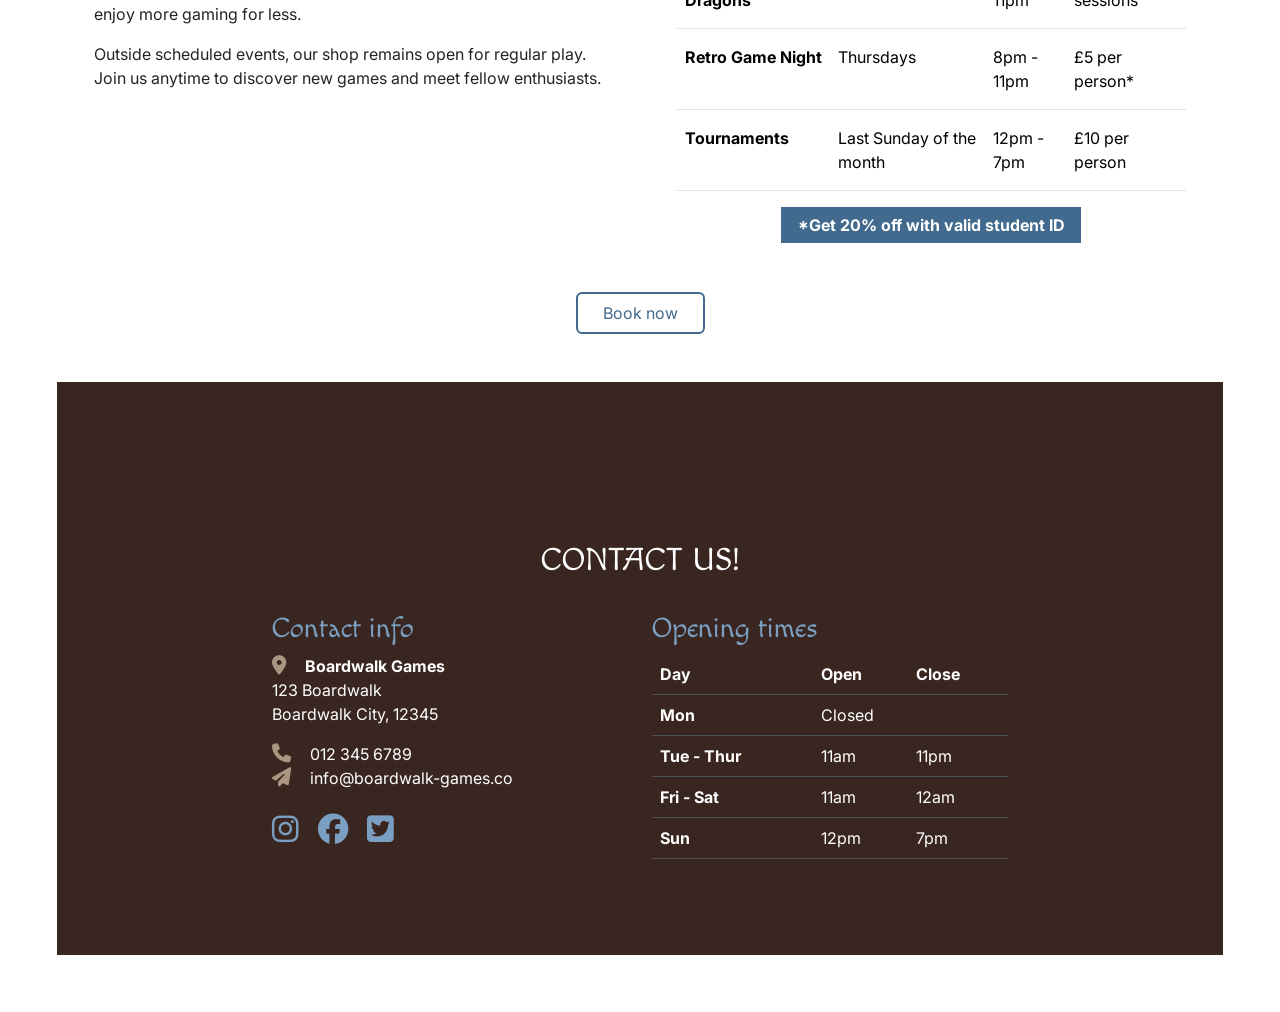
==== commit 34edda51: "add JS to ensure the navbar closes when clicking internal links" ====
--- a/index.html
+++ b/index.html
@@ -204,7 +204,8 @@
                     <h1 class="display-3">Join our events</h1>
                     <div class="row">
                         <div class="col-12 col-xl-6">
-                            <p class="events-text para-one">Whether you're delving into dungeons, reliving classic games,
+                            <p class="events-text para-one">Whether you're delving into dungeons, reliving classic
+                                games,
                                 or competing in high-stakes tournaments, there's something for every gamer.
                                 Reservations are recommended to ensure your spot at the table. Student
                                 discounts are available, so bring your student ID and enjoy more gaming for less.</p>
@@ -338,6 +339,29 @@
         integrity="sha384-FKyoEForCGlyvwx9Hj09JcYn3nv7wiPVlz7YYwJrWVcXK/BmnVDxM+D2scQbITxI"
         crossorigin="anonymous"></script>
 
+
+    <!-- closes navbar after clicking link (on collapsed navbar) -->
+    <script>
+        document
+            .querySelectorAll(".navbar-collapse .nav-link")
+            .forEach((link) => {
+                link.addEventListener("click", function (e) {
+                    let section = document.querySelector(e.target.getAttribute("href"));
+                    if (section) {
+                        e.preventDefault(); // Prevent default anchor click behavior
+                        let navbarHeight = document.querySelector(".navbar-toggler").offsetHeight;
+                        window.scroll({
+                            top: section.offsetTop - navbarHeight, // Adjust for navbar height
+                            behavior: "smooth",
+                        });
+                        document
+                            .querySelector(".navbar-collapse")
+                            .classList.remove("show"); // Collapse navbar
+                    }
+                });
+            });
+    </script>
+
 </body>
 
 </html>
--- a/assets/css/style.css
+++ b/assets/css/style.css
@@ -42,6 +42,7 @@
 .section {
     margin-top: 2rem;
     margin-bottom: 2rem;
+    padding-top: 8rem;
 }
 
 /* buttons */
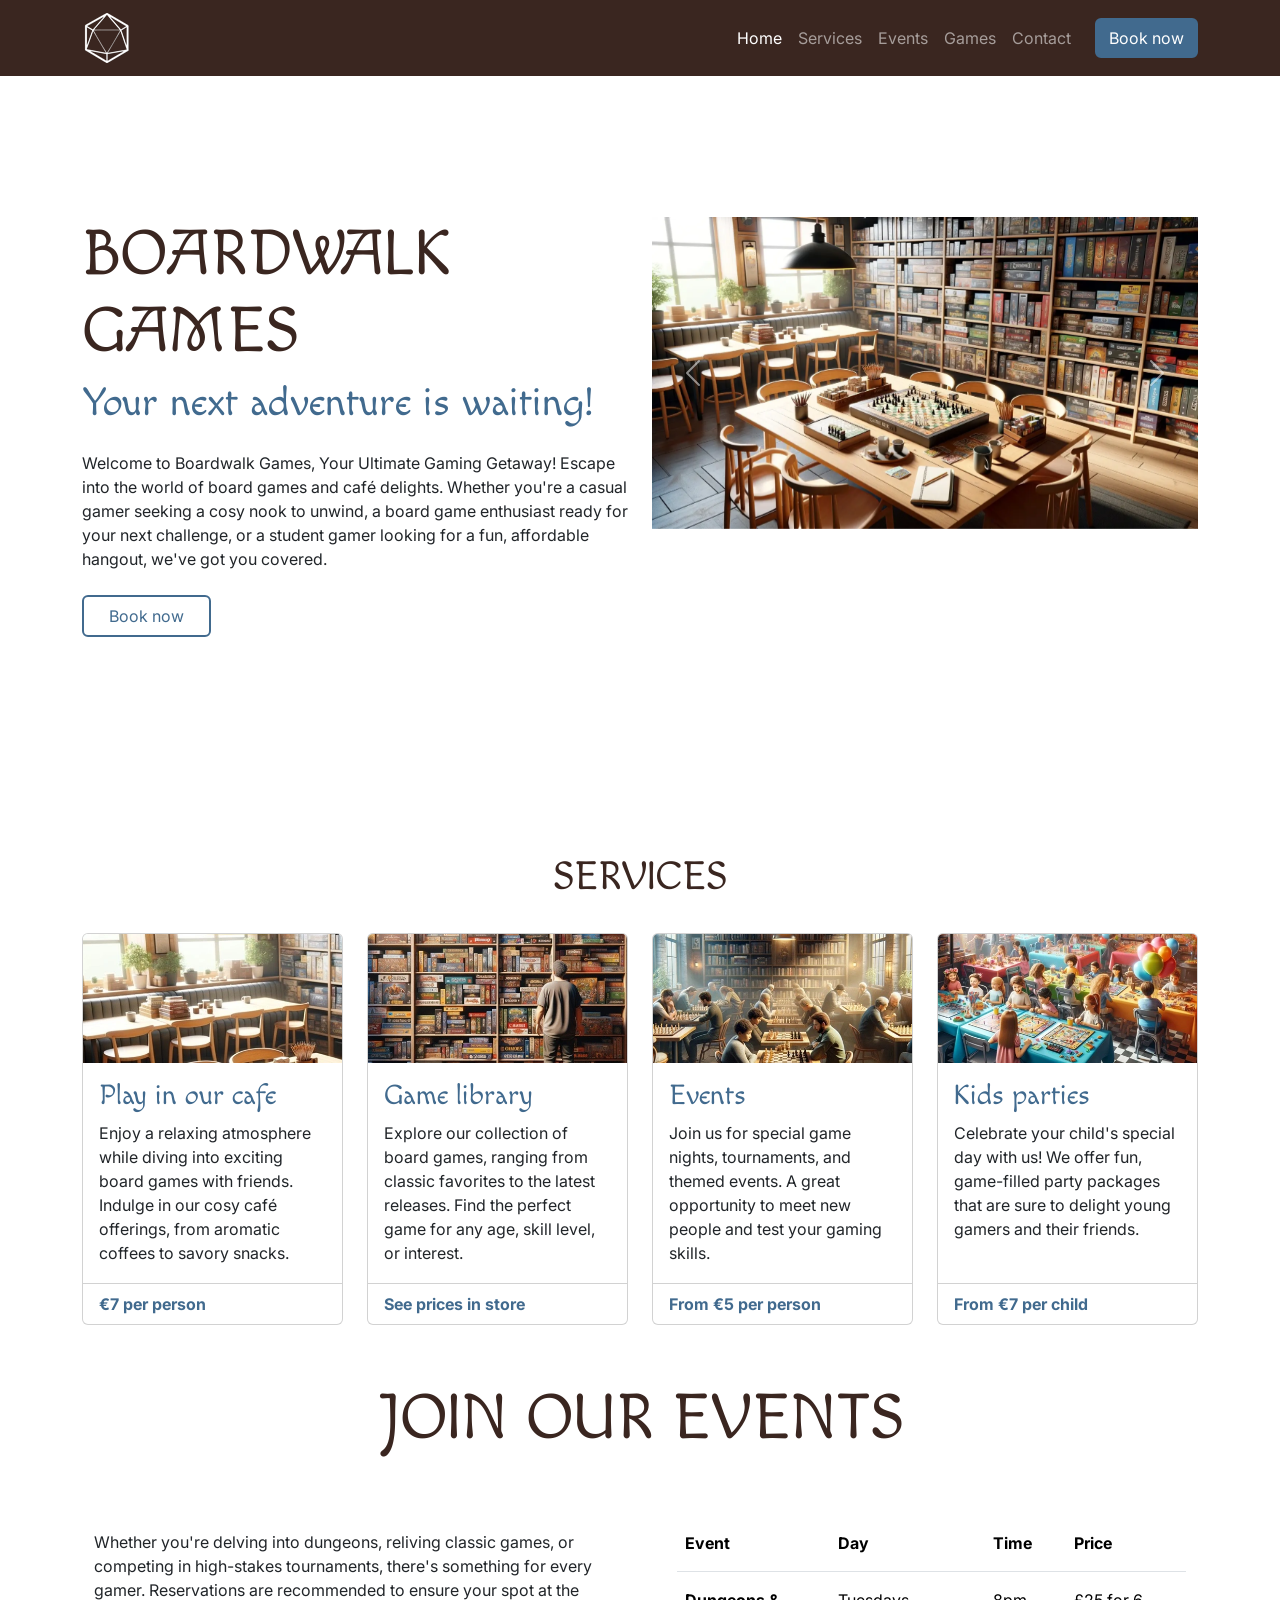
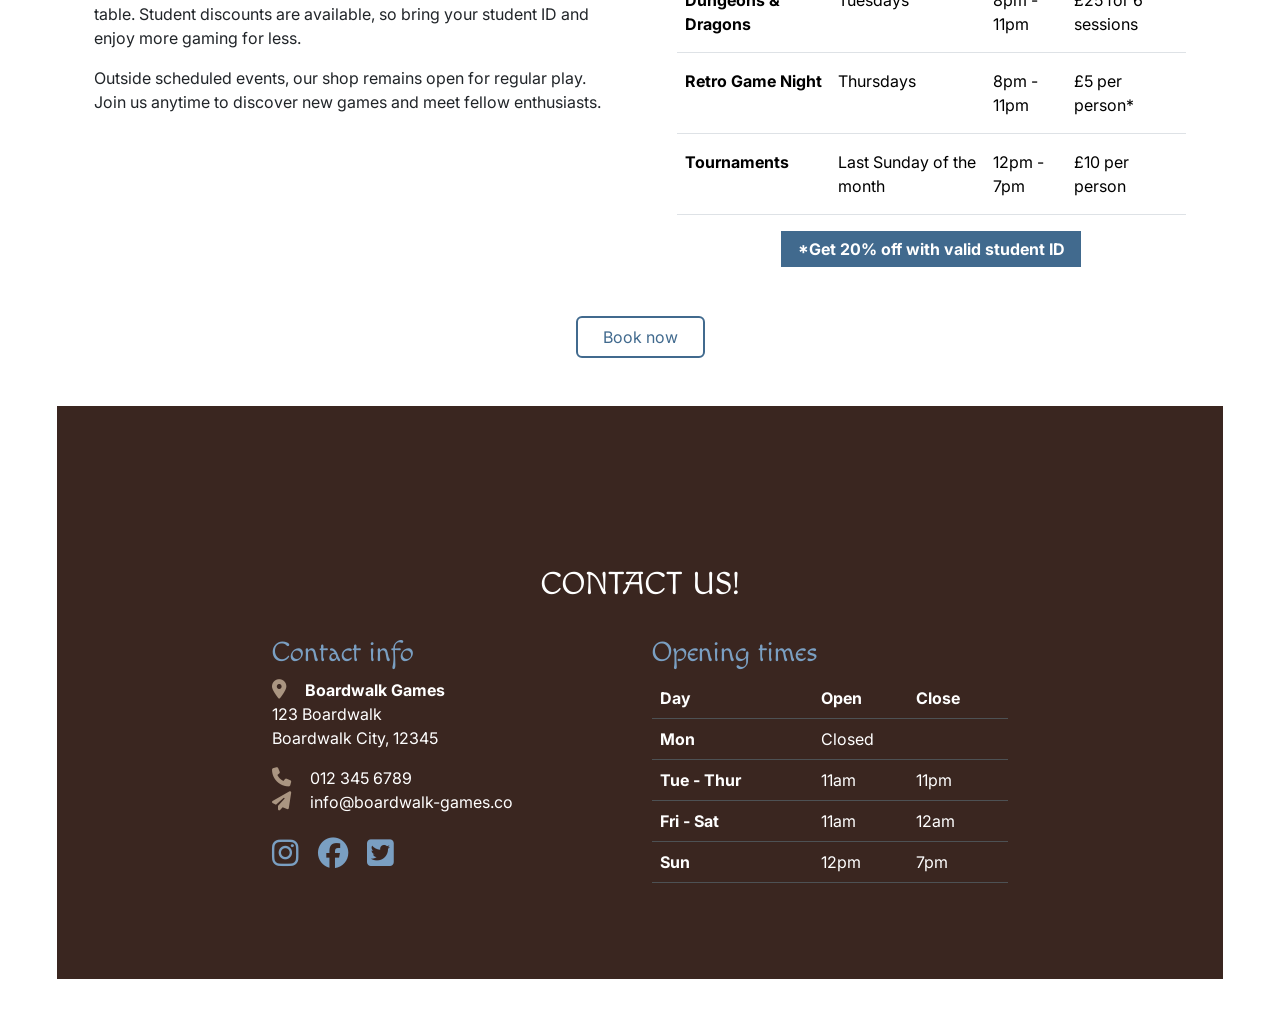
==== commit b1706bf1: "fixed issues shown in html validator" ====
--- a/index.html
+++ b/index.html
@@ -146,7 +146,7 @@
                 <div class="col-12 col-md-6 col-xl-3">
                     <div class="card">
                         <img src="assets/images/services-2.webp" class="card-img-top"
-                            alt="Board games stacked in bookshelves, a man can be seen browsing the shelves" />
+                            alt="Board games stacked in bookshelves, a man can be seen browsing the shelves">
                         <div class="card-body">
                             <!-- bootstrap cards come as h5 by default, changed to h3 to fit project heading hierarchy -->
                             <h3 class="card-title sub-heading-color">Game library</h3>
@@ -163,7 +163,7 @@
                 </div>
                 <div class="col-12 col-md-6 col-xl-3">
                     <div class="card">
-                        <img src="assets/images/services-3.webp" class="card-img-top">
+                        <img src="assets/images/services-3.webp" alt="People seated in a library playing chess" class="card-img-top">
                         <div class="card-body">
                             <h3 class="card-title sub-heading-color">Events</h3>
                             <p class="card-text">
@@ -201,7 +201,7 @@
         <section>
             <div id="events">
                 <div>
-                    <h1 class="display-3">Join our events</h1>
+                    <h2 class="display-3">Join our events</h2>
                     <div class="row">
                         <div class="col-12 col-xl-6">
                             <p class="events-text para-one">Whether you're delving into dungeons, reliving classic
